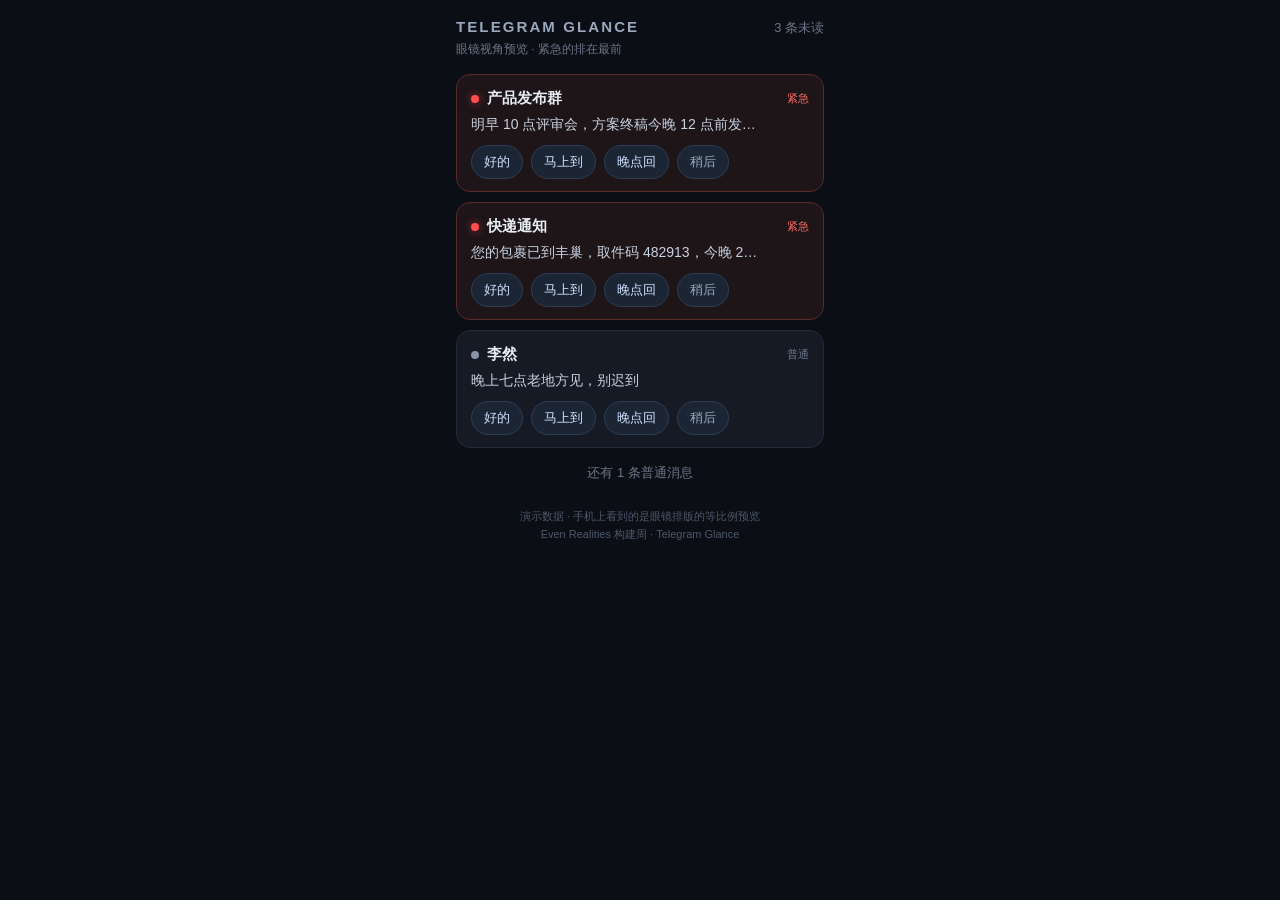
==== glance/index.html @ d8843d04 "Even Realities: Telegram Glance webapp skeleton (build week day 1)" ====
<!DOCTYPE html>
<html lang="zh-CN">
<head>
<meta charset="utf-8">
<meta name="viewport" content="width=device-width, initial-scale=1, viewport-fit=cover">
<title>Telegram Glance — 一瞥</title>
<script src="https://telegram.org/js/telegram-web-app.js"></script>
<style>
  :root { color-scheme: dark; }
  * { box-sizing: border-box; margin: 0; padding: 0; }
  body {
    background: #0b0e14; color: #e8ecf3;
    font-family: -apple-system, "PingFang SC", "Microsoft YaHei", sans-serif;
    min-height: 100vh; display: flex; justify-content: center;
  }
  .frame { width: 100%; max-width: 400px; padding: 18px 16px 32px; }
  header { display: flex; justify-content: space-between; align-items: baseline; margin-bottom: 4px; }
  header h1 { font-size: 15px; letter-spacing: .14em; color: #9aa7bd; font-weight: 600; }
  header .count { font-size: 13px; color: #6b7688; }
  .sub { font-size: 12px; color: #6b7688; margin-bottom: 16px; }
  .card {
    background: #151a24; border: 1px solid #232a38; border-radius: 14px;
    padding: 14px 14px 12px; margin-bottom: 10px;
    transition: opacity .3s, transform .3s;
  }
  .card.done { opacity: 0; transform: translateX(24px); pointer-events: none; }
  .card.urgent { border-color: #5a2b2b; background: #1d1518; }
  .row1 { display: flex; align-items: center; gap: 8px; margin-bottom: 6px; }
  .dot { width: 8px; height: 8px; border-radius: 50%; background: #8a93a5; flex: none; }
  .card.urgent .dot { background: #ff4d4d; box-shadow: 0 0 8px #ff4d4d88; }
  .sender { font-size: 15px; font-weight: 600; }
  .tag { margin-left: auto; font-size: 11px; color: #ff6b6b; }
  .card:not(.urgent) .tag { color: #6b7688; }
  .text { font-size: 14px; line-height: 1.5; color: #c9d2e0; margin-bottom: 10px; }
  .chips { display: flex; gap: 8px; flex-wrap: wrap; }
  .chip {
    border: 1px solid #2e3d55; background: #1c2534; color: #cfe0ff;
    font-size: 13px; padding: 7px 12px; border-radius: 999px; cursor: pointer;
  }
  .chip:active { background: #2b3c5a; }
  .chip.later { color: #9aa7bd; }
  .fold { font-size: 13px; color: #6b7688; text-align: center; padding: 6px 0 2px; }
  .empty { display: none; text-align: center; padding: 56px 0; }
  .empty .big { font-size: 44px; margin-bottom: 12px; }
  .empty p { font-size: 15px; color: #9aa7bd; }
  .demo-note { margin-top: 24px; font-size: 11px; color: #4d586c; text-align: center; line-height: 1.6; }
</style>
</head>
<body>
<div class="frame">
  <header><h1>TELEGRAM GLANCE</h1><span class="count" id="count"></span></header>
  <p class="sub">眼镜视角预览 · 紧急的排在最前</p>
  <div id="list"></div>
  <p class="fold" id="fold"></p>
  <div class="empty" id="empty">
    <div class="big">✅</div>
    <p>全部处理完，已清空</p>
  </div>
  <p class="demo-note">演示数据 · 手机上看到的是眼镜排版的等比例预览<br>Even Realities 构建周 · Telegram Glance</p>
</div>
<script>
const MESSAGES = [
  { sender: "产品发布群", kind: "group", urgent: true,
    text: "明早 10 点评审会，方案终稿今晚 12 点前发我，急" },
  { sender: "快递通知", kind: "channel", urgent: true,
    text: "您的包裹已到丰巢，取件码 482913，今晚 22 点前取" },
  { sender: "李然", kind: "private", urgent: false,
    text: "晚上七点老地方见，别迟到" },
];
const QUICK = ["好的", "马上到", "晚点回"];
const tg = window.Telegram && window.Telegram.WebApp;
if (tg) { tg.ready(); tg.expand(); }

let remaining = MESSAGES.length;
const list = document.getElementById("list");
const countEl = document.getElementById("count");
const foldEl = document.getElementById("fold");
const emptyEl = document.getElementById("empty");

function renderCount() {
  countEl.textContent = remaining ? remaining + " 条未读" : "已清空";
  foldEl.textContent = remaining === 0 ? "" : "还有 1 条普通消息";
}
function sendReply(sender, reply) {
  if (tg) tg.sendData(JSON.stringify({ sender, reply }));
}
MESSAGES.forEach(m => {
  const card = document.createElement("div");
  card.className = "card" + (m.urgent ? " urgent" : "");
  card.innerHTML =
    '<div class="row1"><span class="dot"></span><span class="sender"></span>' +
    '<span class="tag">' + (m.urgent ? "紧急" : "普通") + '</span></div>' +
    '<p class="text"></p><div class="chips"></div>';
  card.querySelector(".sender").textContent = m.sender;
  card.querySelector(".text").textContent =
    m.text.length > 24 ? m.text.slice(0, 24) + "…" : m.text;
  const chips = card.querySelector(".chips");
  QUICK.forEach(q => {
    const b = document.createElement("button");
    b.className = "chip"; b.textContent = q;
    b.onclick = () => { sendReply(m.sender, q); dismiss(card); };
    chips.appendChild(b);
  });
  const later = document.createElement("button");
  later.className = "chip later"; later.textContent = "稍后";
  later.onclick = () => { sendReply(m.sender, "稍后"); dismiss(card); };
  chips.appendChild(later);
  list.appendChild(card);
});
function dismiss(card) {
  card.classList.add("done");
  remaining -= 1;
  setTimeout(() => { card.remove(); renderCount(); }, 300);
  if (remaining === 0) setTimeout(() => { emptyEl.style.display = "block"; }, 320);
}
renderCount();
</script>
</body>
</html>
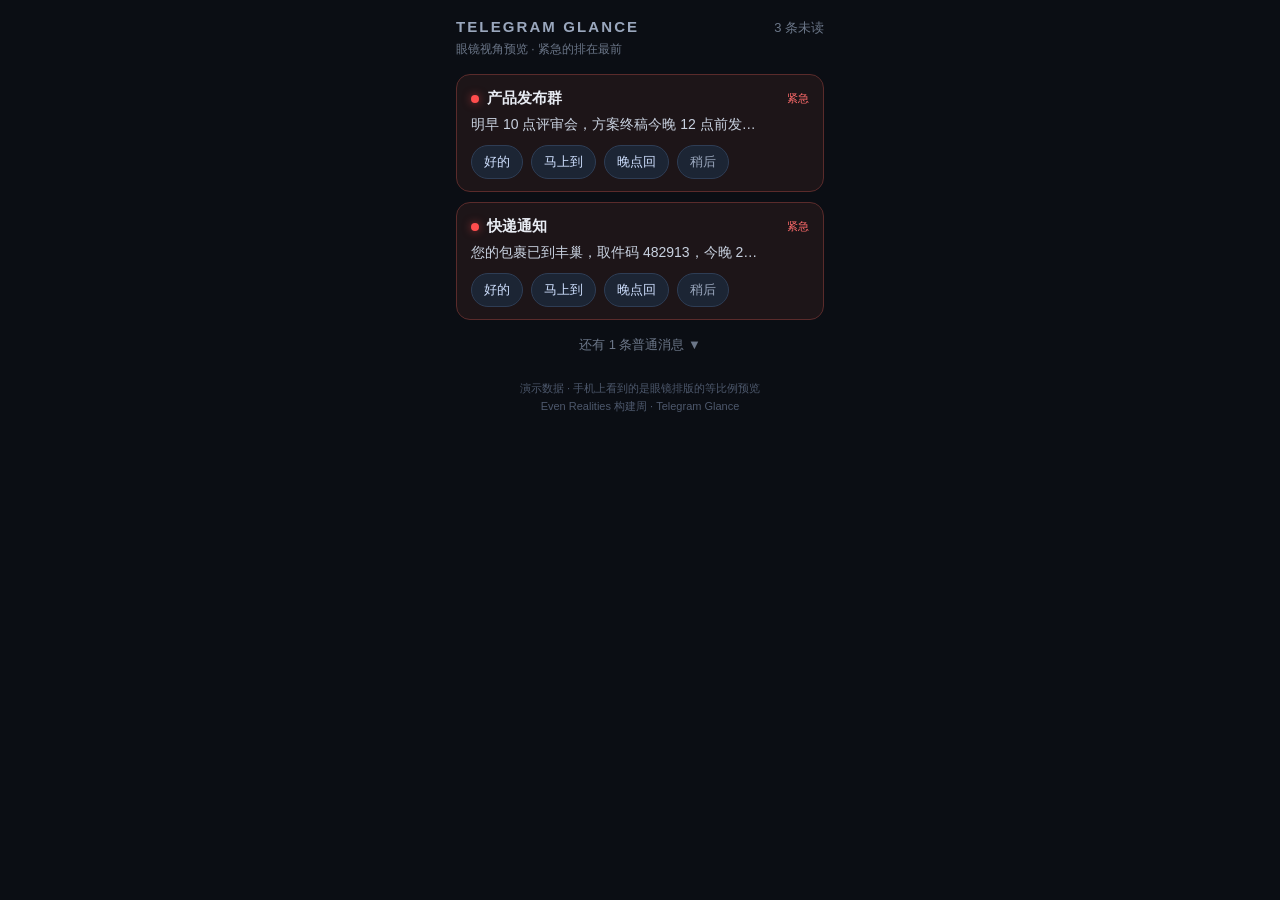
==== commit c4ab521f: "Telegram Glance: fold normal messages behind expandable count (Tue full-chain fix)" ====
--- a/glance/index.html
+++ b/glance/index.html
@@ -71,7 +71,10 @@
 const tg = window.Telegram && window.Telegram.WebApp;
 if (tg) { tg.ready(); tg.expand(); }
 
+const urgent = MESSAGES.filter(m => m.urgent);
+const normal = MESSAGES.filter(m => !m.urgent);
 let remaining = MESSAGES.length;
+let folded = normal.length;
 const list = document.getElementById("list");
 const countEl = document.getElementById("count");
 const foldEl = document.getElementById("fold");
@@ -79,12 +82,12 @@
 
 function renderCount() {
   countEl.textContent = remaining ? remaining + " 条未读" : "已清空";
-  foldEl.textContent = remaining === 0 ? "" : "还有 1 条普通消息";
+  foldEl.textContent = folded ? "还有 " + folded + " 条普通消息 ▼" : "";
 }
 function sendReply(sender, reply) {
   if (tg) tg.sendData(JSON.stringify({ sender, reply }));
 }
-MESSAGES.forEach(m => {
+function makeCard(m) {
   const card = document.createElement("div");
   card.className = "card" + (m.urgent ? " urgent" : "");
   card.innerHTML =
@@ -98,18 +101,32 @@
   QUICK.forEach(q => {
     const b = document.createElement("button");
     b.className = "chip"; b.textContent = q;
-    b.onclick = () => { sendReply(m.sender, q); dismiss(card); };
+    b.onclick = () => { sendReply(m.sender, q); dismiss(card, m); };
     chips.appendChild(b);
   });
   const later = document.createElement("button");
   later.className = "chip later"; later.textContent = "稍后";
-  later.onclick = () => { sendReply(m.sender, "稍后"); dismiss(card); };
+  later.onclick = () => { sendReply(m.sender, "稍后"); dismiss(card, m); };
   chips.appendChild(later);
-  list.appendChild(card);
-});
-function dismiss(card) {
+  return card;
+}
+urgent.forEach(m => list.appendChild(makeCard(m)));
+const normalWrap = document.createElement("div");
+normalWrap.id = "normalWrap";
+normalWrap.style.display = "none";
+normal.forEach(m => normalWrap.appendChild(makeCard(m)));
+list.appendChild(normalWrap);
+foldEl.style.cursor = "pointer";
+foldEl.onclick = () => {
+  const open = normalWrap.style.display !== "none";
+  normalWrap.style.display = open ? "none" : "block";
+  foldEl.textContent = folded
+    ? "还有 " + folded + " 条普通消息 " + (open ? "▼" : "▲") : "";
+};
+function dismiss(card, m) {
   card.classList.add("done");
   remaining -= 1;
+  if (!m.urgent) folded -= 1;
   setTimeout(() => { card.remove(); renderCount(); }, 300);
   if (remaining === 0) setTimeout(() => { emptyEl.style.display = "block"; }, 320);
 }
